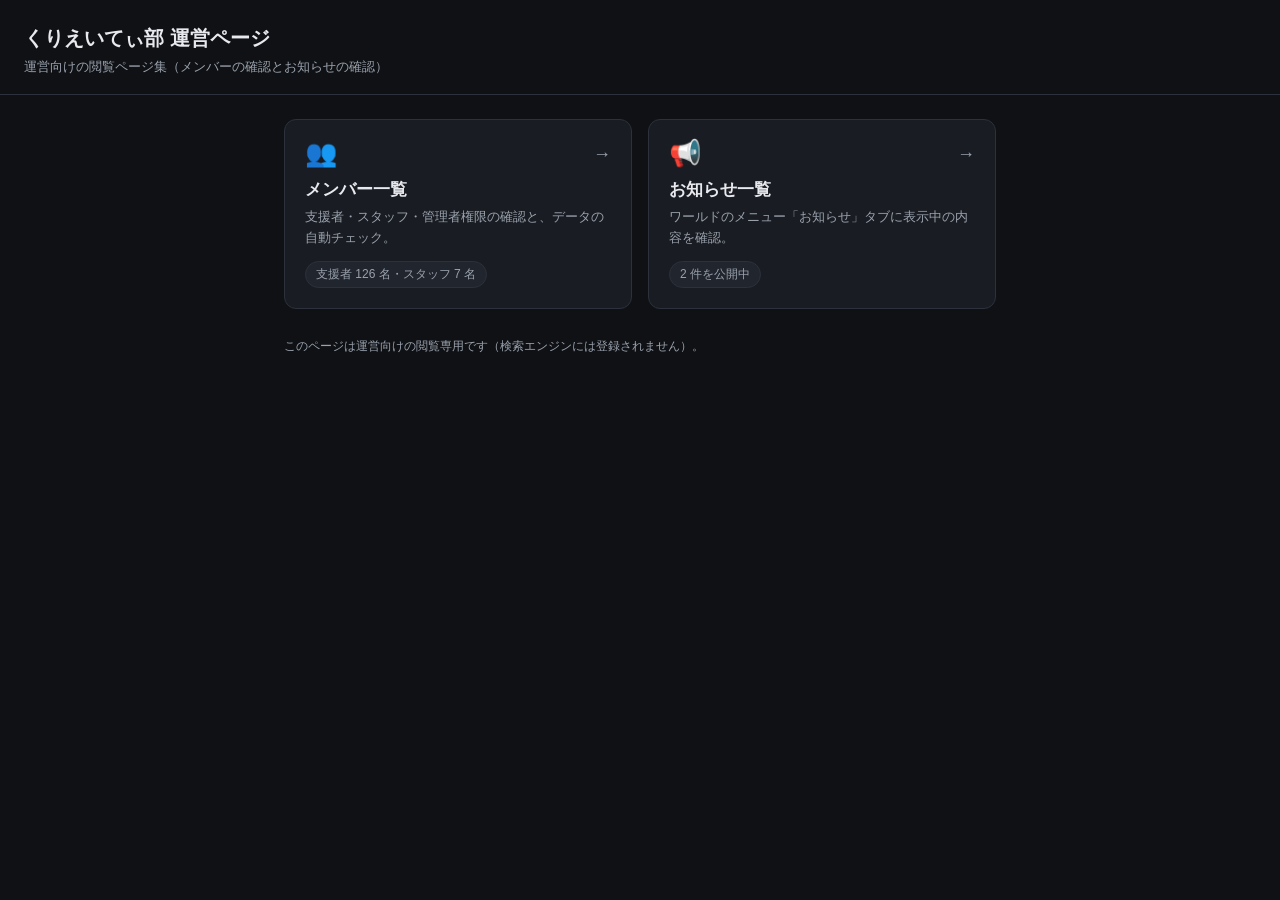
==== index.html @ ce402dc8 "feat: トップページとお知らせ一覧ページを追加 運営向けの閲覧ページを整備。ダッシュボード(メンバー一覧)と 同じ意匠・データ取得方式(相対→raw フォールバック、依存ゼロ、 file:// 互" ====
<!DOCTYPE html>
<html lang="ja">
<head>
  <meta charset="UTF-8">
  <meta name="viewport" content="width=device-width, initial-scale=1.0">
  <meta name="robots" content="noindex, nofollow">
  <title>くりえいてぃ部 運営ページ</title>
  <style>
    :root {
      --bg: #0f1115; --panel: #191c22; --panel-2: #21252d;
      --text: #e7e9ee; --muted: #9aa2ad; --line: #2c313b; --accent: #5b8bf0;
    }
    * { box-sizing: border-box; }
    body {
      margin: 0; background: var(--bg); color: var(--text);
      font-family: "Segoe UI", "Hiragino Kaku Gothic ProN", "Yu Gothic UI", Meiryo, sans-serif;
      line-height: 1.6;
    }
    .topbar { padding: 22px 24px 16px; border-bottom: 1px solid var(--line); }
    h1 { margin: 0; font-size: 20px; }
    .subtitle { margin: 3px 0 0; color: var(--muted); font-size: 13px; }
    main { padding: 24px; max-width: 760px; margin: 0 auto; }
    .nav {
      display: grid;
      grid-template-columns: repeat(auto-fit, minmax(260px, 1fr));
      gap: 16px;
    }
    .nav-card {
      display: block;
      background: var(--panel);
      border: 1px solid var(--line);
      border-radius: 12px;
      padding: 20px;
      text-decoration: none;
      color: var(--text);
      transition: border-color .12s, transform .12s;
    }
    .nav-card:hover { border-color: var(--accent); transform: translateY(-2px); }
    .nav-icon { font-size: 26px; line-height: 1; }
    .nav-title { margin: 10px 0 4px; font-size: 17px; font-weight: 600; }
    .nav-desc { margin: 0; color: var(--muted); font-size: 13px; }
    .nav-count {
      display: inline-block;
      margin-top: 12px;
      padding: 3px 10px;
      border-radius: 999px;
      font-size: 12px;
      color: var(--muted);
      border: 1px solid var(--line);
      background: var(--panel-2);
      font-variant-numeric: tabular-nums;
    }
    .nav-arrow { float: right; color: var(--muted); font-size: 18px; }
    .nav-card:hover .nav-arrow { color: var(--accent); }
    .foot { margin-top: 28px; color: var(--muted); font-size: 12px; }
  </style>
</head>
<body>
  <header class="topbar">
    <h1>くりえいてぃ部 運営ページ</h1>
    <p class="subtitle">運営向けの閲覧ページ集（メンバーの確認とお知らせの確認）</p>
  </header>

  <main>
    <nav class="nav">
      <a class="nav-card" href="dashboard/">
        <span class="nav-arrow">→</span>
        <div class="nav-icon">👥</div>
        <div class="nav-title">メンバー一覧</div>
        <p class="nav-desc">支援者・スタッフ・管理者権限の確認と、データの自動チェック。</p>
        <span class="nav-count" id="members-count">読み込み中…</span>
      </a>

      <a class="nav-card" href="announcements/">
        <span class="nav-arrow">→</span>
        <div class="nav-icon">📢</div>
        <div class="nav-title">お知らせ一覧</div>
        <p class="nav-desc">ワールドのメニュー「お知らせ」タブに表示中の内容を確認。</p>
        <span class="nav-count" id="announcements-count">読み込み中…</span>
      </a>
    </nav>

    <p class="foot">このページは運営向けの閲覧専用です（検索エンジンには登録されません）。</p>
  </main>

  <script>
    "use strict";
    const OWNER = "vrccreative", REPO = "Contents", BRANCH = "main";
    const RAW = `https://raw.githubusercontent.com/${OWNER}/${REPO}/${BRANCH}`;

    // 相対 → raw フォールバックで JSON を取得（file:// でも動く）
    async function loadJson(path) {
      try {
        const r = await fetch(path, { cache: "no-store" });
        if (r.ok) return await r.json();
      } catch (_) { /* file:// は raw へ */ }
      const r2 = await fetch(`${RAW}/${path}`, { cache: "no-store" });
      if (!r2.ok) throw new Error(`HTTP ${r2.status}`);
      return await r2.json();
    }

    function setCount(id, text) {
      const e = document.getElementById(id);
      if (e) e.textContent = text;
    }

    (async () => {
      try {
        const u = await loadJson("Users/v2/users.json");
        const credits = Array.isArray(u.fanbox_credits) ? u.fanbox_credits.length : 0;
        const staff = Array.isArray(u.staff) ? u.staff.length : 0;
        setCount("members-count", `支援者 ${credits} 名・スタッフ ${staff} 名`);
      } catch (_) {
        setCount("members-count", "件数を取得できませんでした");
      }
      try {
        const a = await loadJson("Announcements/v1/announcements.json");
        const n = a && Array.isArray(a.items) ? a.items.length : 0;
        setCount("announcements-count", `${n} 件を公開中`);
      } catch (_) {
        setCount("announcements-count", "件数を取得できませんでした");
      }
    })();
  </script>
</body>
</html>
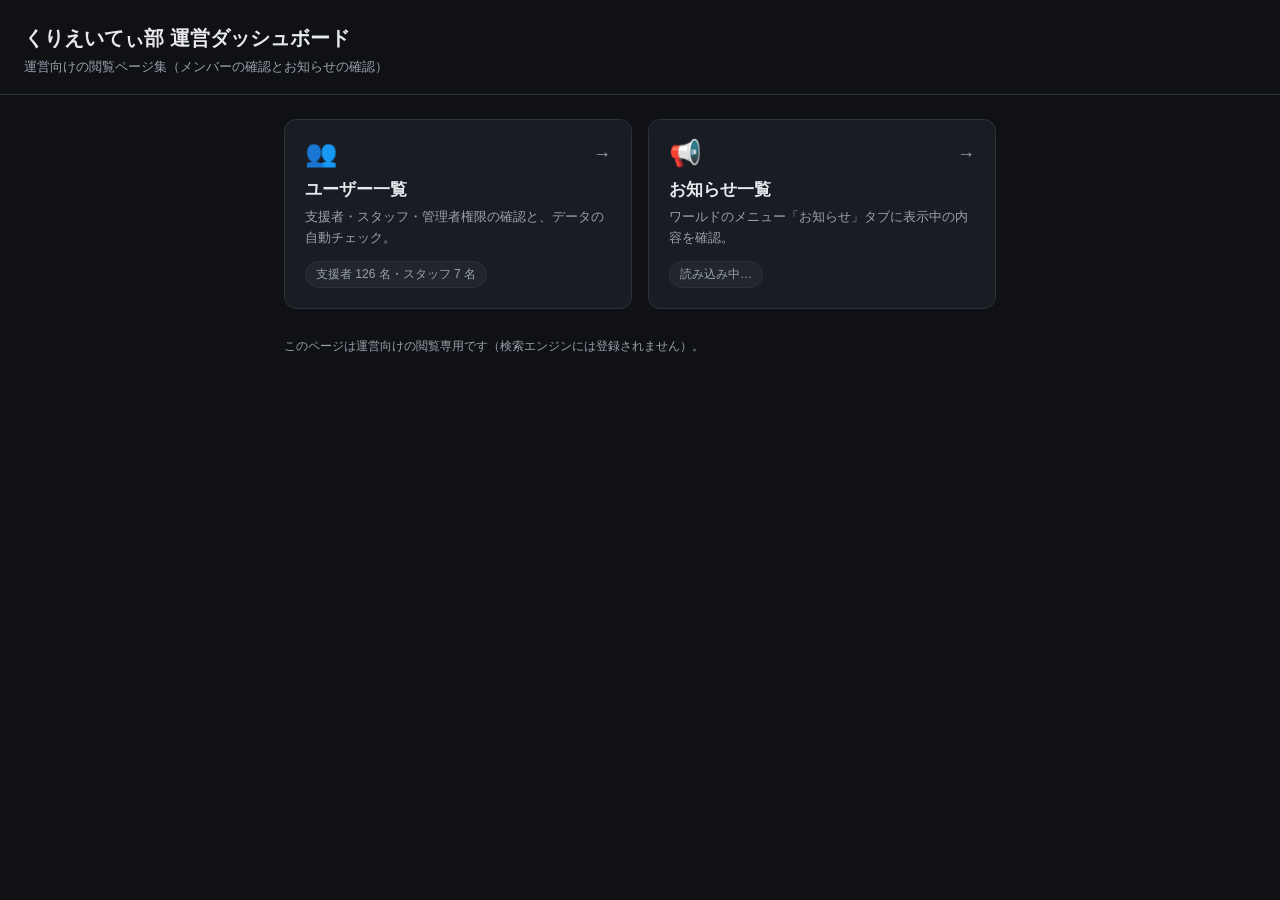
==== commit 6c303567: "refactor: 閲覧UIを Dashboard/ 配下へ集約 運営向けの閲覧ページ(トップ/ユーザー一覧/お知らせ一覧)を Dashboard/ 配下に整理し、データフォルダ(Users/・Ann" ====
--- a/index.html
+++ b/index.html
@@ -2,125 +2,11 @@
 <html lang="ja">
 <head>
   <meta charset="UTF-8">
-  <meta name="viewport" content="width=device-width, initial-scale=1.0">
   <meta name="robots" content="noindex, nofollow">
-  <title>くりえいてぃ部 運営ページ</title>
-  <style>
-    :root {
-      --bg: #0f1115; --panel: #191c22; --panel-2: #21252d;
-      --text: #e7e9ee; --muted: #9aa2ad; --line: #2c313b; --accent: #5b8bf0;
-    }
-    * { box-sizing: border-box; }
-    body {
-      margin: 0; background: var(--bg); color: var(--text);
-      font-family: "Segoe UI", "Hiragino Kaku Gothic ProN", "Yu Gothic UI", Meiryo, sans-serif;
-      line-height: 1.6;
-    }
-    .topbar { padding: 22px 24px 16px; border-bottom: 1px solid var(--line); }
-    h1 { margin: 0; font-size: 20px; }
-    .subtitle { margin: 3px 0 0; color: var(--muted); font-size: 13px; }
-    main { padding: 24px; max-width: 760px; margin: 0 auto; }
-    .nav {
-      display: grid;
-      grid-template-columns: repeat(auto-fit, minmax(260px, 1fr));
-      gap: 16px;
-    }
-    .nav-card {
-      display: block;
-      background: var(--panel);
-      border: 1px solid var(--line);
-      border-radius: 12px;
-      padding: 20px;
-      text-decoration: none;
-      color: var(--text);
-      transition: border-color .12s, transform .12s;
-    }
-    .nav-card:hover { border-color: var(--accent); transform: translateY(-2px); }
-    .nav-icon { font-size: 26px; line-height: 1; }
-    .nav-title { margin: 10px 0 4px; font-size: 17px; font-weight: 600; }
-    .nav-desc { margin: 0; color: var(--muted); font-size: 13px; }
-    .nav-count {
-      display: inline-block;
-      margin-top: 12px;
-      padding: 3px 10px;
-      border-radius: 999px;
-      font-size: 12px;
-      color: var(--muted);
-      border: 1px solid var(--line);
-      background: var(--panel-2);
-      font-variant-numeric: tabular-nums;
-    }
-    .nav-arrow { float: right; color: var(--muted); font-size: 18px; }
-    .nav-card:hover .nav-arrow { color: var(--accent); }
-    .foot { margin-top: 28px; color: var(--muted); font-size: 12px; }
-  </style>
+  <meta http-equiv="refresh" content="0; url=Dashboard/">
+  <title>くりえいてぃ部 運営ダッシュボード</title>
 </head>
 <body>
-  <header class="topbar">
-    <h1>くりえいてぃ部 運営ページ</h1>
-    <p class="subtitle">運営向けの閲覧ページ集（メンバーの確認とお知らせの確認）</p>
-  </header>
-
-  <main>
-    <nav class="nav">
-      <a class="nav-card" href="dashboard/">
-        <span class="nav-arrow">→</span>
-        <div class="nav-icon">👥</div>
-        <div class="nav-title">メンバー一覧</div>
-        <p class="nav-desc">支援者・スタッフ・管理者権限の確認と、データの自動チェック。</p>
-        <span class="nav-count" id="members-count">読み込み中…</span>
-      </a>
-
-      <a class="nav-card" href="announcements/">
-        <span class="nav-arrow">→</span>
-        <div class="nav-icon">📢</div>
-        <div class="nav-title">お知らせ一覧</div>
-        <p class="nav-desc">ワールドのメニュー「お知らせ」タブに表示中の内容を確認。</p>
-        <span class="nav-count" id="announcements-count">読み込み中…</span>
-      </a>
-    </nav>
-
-    <p class="foot">このページは運営向けの閲覧専用です（検索エンジンには登録されません）。</p>
-  </main>
-
-  <script>
-    "use strict";
-    const OWNER = "vrccreative", REPO = "Contents", BRANCH = "main";
-    const RAW = `https://raw.githubusercontent.com/${OWNER}/${REPO}/${BRANCH}`;
-
-    // 相対 → raw フォールバックで JSON を取得（file:// でも動く）
-    async function loadJson(path) {
-      try {
-        const r = await fetch(path, { cache: "no-store" });
-        if (r.ok) return await r.json();
-      } catch (_) { /* file:// は raw へ */ }
-      const r2 = await fetch(`${RAW}/${path}`, { cache: "no-store" });
-      if (!r2.ok) throw new Error(`HTTP ${r2.status}`);
-      return await r2.json();
-    }
-
-    function setCount(id, text) {
-      const e = document.getElementById(id);
-      if (e) e.textContent = text;
-    }
-
-    (async () => {
-      try {
-        const u = await loadJson("Users/v2/users.json");
-        const credits = Array.isArray(u.fanbox_credits) ? u.fanbox_credits.length : 0;
-        const staff = Array.isArray(u.staff) ? u.staff.length : 0;
-        setCount("members-count", `支援者 ${credits} 名・スタッフ ${staff} 名`);
-      } catch (_) {
-        setCount("members-count", "件数を取得できませんでした");
-      }
-      try {
-        const a = await loadJson("Announcements/v1/announcements.json");
-        const n = a && Array.isArray(a.items) ? a.items.length : 0;
-        setCount("announcements-count", `${n} 件を公開中`);
-      } catch (_) {
-        setCount("announcements-count", "件数を取得できませんでした");
-      }
-    })();
-  </script>
+  <p>運営ダッシュボードへ移動します。自動で切り替わらない場合は <a href="Dashboard/">こちら</a>。</p>
 </body>
 </html>
